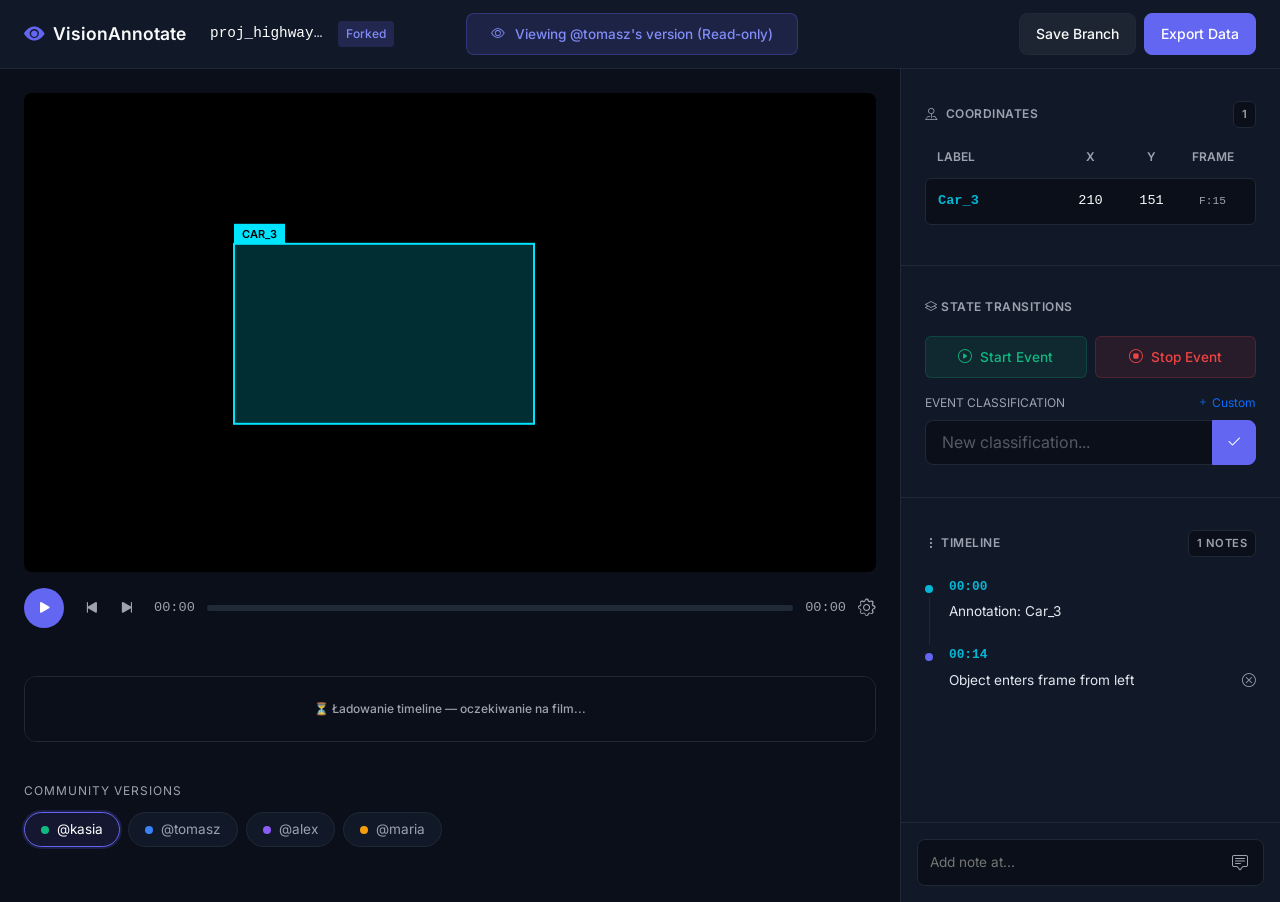
==== frontend/index.html @ 86ff3580 "UI-UX" ====
<!DOCTYPE html>
<html lang="pl">

<head>
    <meta charset="UTF-8">
    <meta name="viewport" content="width=device-width, initial-scale=1.0">
    <title>Workspace - VisionAnnotate</title>
    <link rel="preconnect" href="https://fonts.googleapis.com">
    <link rel="preconnect" href="https://fonts.gstatic.com" crossorigin>
    <link href="https://fonts.googleapis.com/css2?family=Inter:wght@400;500;600;700&display=swap" rel="stylesheet">
    <link href="https://cdn.jsdelivr.net/npm/bootstrap@5.3.2/dist/css/bootstrap.min.css" rel="stylesheet">
    <link rel="stylesheet" href="https://cdn.jsdelivr.net/npm/bootstrap-icons@1.11.1/font/bootstrap-icons.css">
    <link rel="stylesheet" href="css/style.css">
</head>

<body>


    <nav class="va-workspace-nav d-flex justify-content-between align-items-center">
        <div class="d-flex align-items-center gap-2 gap-md-4">
            <a href="dashboard.html" class="va-brand">
                <i class="bi bi-eye-fill va-brand-icon"></i>
                <span class="d-none d-md-inline">VisionAnnotate</span>
            </a>
            <div class="d-flex align-items-center gap-2">
                <span class="text-white font-monospace text-truncate d-inline-block"
                    style="font-size: 0.9rem; max-width: 120px;">proj_highway_cam_04</span>
                <span class="badge-forked d-none d-sm-inline-block">Forked</span>
            </div>
            <div id="viewModeBanner" class="view-mode-banner d-none d-lg-flex" style="display: none;">
                <i class="bi bi-eye"></i> Viewing @tomasz's version (Read-only)
            </div>
        </div>
        <div class="d-flex gap-2">
            <button class="btn btn-secondary-dark btn-sm px-2 px-md-3">
                <i class="bi bi-cloud-arrow-up d-inline d-md-none"></i>
                <span class="d-none d-md-inline">Save Branch</span>
            </button>
            <button class="btn btn-primary btn-sm px-2 px-md-3">
                <i class="bi bi-download d-inline d-md-none"></i>
                <span class="d-none d-md-inline">Export Data</span>
            </button>
        </div>
    </nav>


    <div class="workspace-container">
        <div class="workspace-main">


            <div class="video-wrapper" id="videoContainer">
                <div id="ytplayer" class="video-iframe"></div>
                <canvas id="annotationCanvas" class="canvas-layer"></canvas>
            </div>
            <div id="floatingActionMenu" class="floating-action-menu" style="display: none;">
                <button id="floatingRenameBtn" class="action-btn rename-btn"
                    title="Rename (Double click label to also edit)">
                    <i class="bi bi-pencil"></i>
                </button>
                <button id="floatingTrashBtn" class="action-btn trash-btn" title="Delete Box">
                    <i class="bi bi-trash"></i>
                </button>
            </div>

            <div class="player-controls">
                <button class="btn-play" id="playPauseBtn">
                    <i class="bi bi-play-fill" id="playIcon"></i>
                </button>

                <div class="d-flex gap-1">
                    <button class="btn-frame" id="prevFrameBtn" title="Previous Frame"><i
                            class="bi bi-skip-start-fill"></i></button>
                    <button class="btn-frame" id="nextFrameBtn" title="Next Frame"><i
                            class="bi bi-skip-end-fill"></i></button>
                </div>

                <div class="time-display" id="currentTimeDisplay">00:00</div>

                <div class="progress-container" id="progressBarContainer">
                    <div class="progress-bar-fill" id="progressBar"></div>
                    <div class="progress-handle"></div>
                </div>

                <div class="time-display" id="durationDisplay">00:00</div>

                <button class="btn-icon"><i class="bi bi-gear"></i></button>
            </div>

            <div class="scrub-timeline-section">
                <canvas id="scrubTimeline" class="scrub-timeline-canvas"></canvas>
            </div>

            <div class="community-section">
                <div class="community-header">COMMUNITY VERSIONS</div>
                <div class="d-flex gap-2" id="userCarousel">
                    <div class="avatar-pill active" data-userid="user_kacper">
                        <div class="status-dot dot-green"></div> @kasia
                    </div>
                    <div class="avatar-pill" data-userid="user_tomasz">
                        <div class="status-dot dot-blue"></div> @tomasz
                    </div>
                    <div class="avatar-pill" data-userid="user_alex">
                        <div class="status-dot dot-purple"></div> @alex
                    </div>
                    <div class="avatar-pill" data-userid="user_maria">
                        <div class="status-dot dot-orange"></div> @maria
                    </div>
                </div>
            </div>
        </div>

        <div class="workspace-sidebar">

            <div class="sidebar-panel">
                <div class="panel-header">
                    <div><i class="bi bi-pin-map me-2"></i>Coordinates</div>
                    <div class="panel-badge" id="coordCountBadge">0</div>
                </div>

                <div class="coord-table-header">
                    <div>Label</div>
                    <div>X</div>
                    <div>Y</div>
                    <div>Frame</div>
                </div>

                <div id="coordinatesList">
                </div>
            </div>

            <div class="sidebar-panel">
                <div class="panel-header">
                    <div><i class="bi bi-layers"></i> STATE TRANSITIONS</div>
                </div>
                <div class="d-flex gap-2 mb-3">
                    <button class="btn-state btn-start"><i class="bi bi-play-circle"></i> Start Event</button>
                    <button class="btn-state btn-stop"><i class="bi bi-stop-circle"></i> Stop Event</button>
                </div>

                <div class="d-flex justify-content-between text-muted mb-2" style="font-size: 0.75rem;">
                    <span>EVENT CLASSIFICATION</span>
                    <span class="text-primary" style="cursor:pointer;"><i class="bi bi-plus"></i> Custom</span>
                </div>
                <div class="input-group">
                    <input type="text" class="form-control" placeholder="New classification..."
                        style="background-color: var(--va-bg-dark);">
                    <button class="btn btn-primary" style="padding: 0.4rem 0.8rem;"><i
                            class="bi bi-check2"></i></button>
                </div>
            </div>

            <div class="sidebar-panel"
                style="flex: 1; display: flex; flex-direction: column; border-bottom: none; padding-bottom: 0;">
                <div class="panel-header">
                    <div><i class="bi bi-three-dots-vertical"></i> TIMELINE</div>
                    <div class="panel-badge">1 notes</div>
                </div>

                <div class="timeline-container" style="flex: 1; overflow-y: auto;">
                    <div class="timeline-item">
                        <div class="timeline-dot"></div>
                        <div class="timeline-line"></div>
                        <div class="timeline-time">00:14</div>
                        <div class="timeline-text">Object enters frame from left</div>
                    </div>
                </div>
            </div>

            <div class="note-input-container">
                <div class="position-relative">
                    <input type="text" class="note-input" placeholder="Add note at 01:24...">
                    <i class="bi bi-chat-square-text position-absolute text-muted"
                        style="right: 1rem; top: 50%; transform: translateY(-50%);"></i>
                </div>
            </div>

        </div>
    </div>

    <script src="https://www.youtube.com/iframe_api"></script>

    <script src="js/utils.js"></script>
    <script src="js/app-state.js"></script>
    <script src="js/youtube-player.js"></script>
    <script src="js/canvas-engine.js"></script>
    <script src="js/canvas-editor.js"></script>
    <script src="js/workspace-manager.js"></script>
    <script src="js/ui-ux-polish.js"></script>
    <script src="js/timeline.js"></script>

    <script src="https://cdn.jsdelivr.net/npm/bootstrap@5.3.2/dist/js/bootstrap.bundle.min.js"></script>
</body>

</html>
---- frontend/css/style.css ----
:root {
  --va-bg-dark: #0b0f19;
  --va-panel-bg: #111827;
  --va-panel-border: #1F2937;
  --va-primary: #6366F1;
  --va-primary-hover: #4F46E5;
  --va-text-main: #F9FAFB;
  --va-text-muted: #9CA3AF;
  --va-input-bg: #0b0f19;
  --va-input-border: #1F2937;
  --va-accent-cyan: #06B6D4;
  --va-success: #10B981;
  --va-success-bg: rgba(16, 185, 129, 0.1);
  --va-danger: #EF4444;
  --va-danger-bg: rgba(239, 68, 68, 0.1);
}

body {
  background-color: var(--va-bg-dark);
  color: var(--va-text-main);
  font-family: 'Inter', -apple-system, BlinkMacSystemFont, "Segoe UI", Roboto, "Helvetica Neue", Arial, sans-serif;
  margin: 0;
  padding: 0;
  min-height: 100vh;
  overflow-x: hidden;
}

h1,
h2,
h3,
h4,
h5,
h6 {
  color: var(--va-text-main);
  font-weight: 600;
}

.text-muted {
  color: var(--va-text-muted) !important;
}

.va-navbar {
  border-bottom: 1px solid var(--va-panel-border);
  padding: 1.2rem 2.5rem;
  background-color: var(--va-panel-bg);
}

.va-brand {
  font-weight: 600;
  font-size: 1.1rem;
  color: var(--va-text-main);
  display: flex;
  align-items: center;
  gap: 0.5rem;
  text-decoration: none;
}

.va-brand-icon {
  color: var(--va-primary);
  font-size: 1.3rem;
}

.va-nav-link {
  color: var(--va-text-muted);
  text-decoration: none;
  font-size: 0.9rem;
  padding: 0.4rem 0.8rem;
  border-radius: 6px;
  transition: all 0.2s;
}

.va-nav-link:hover {
  color: var(--va-text-main);
}

.va-nav-link.active {
  background-color: rgba(255, 255, 255, 0.05);
  color: var(--va-text-main);
}

.va-avatar {
  width: 36px;
  height: 36px;
  border-radius: 50%;
  background-color: rgba(255, 255, 255, 0.05);
  display: flex;
  align-items: center;
  justify-content: center;
  color: var(--va-text-muted);
  border: 1px solid var(--va-panel-border);
}

.va-workspace-nav {
  padding: 0.8rem 1.5rem;
  background-color: var(--va-panel-bg);
  border-bottom: 1px solid var(--va-panel-border);
}

.badge-forked {
  background-color: rgba(99, 102, 241, 0.2);
  color: #818CF8;
  font-weight: 500;
  font-size: 0.75rem;
  padding: 0.25rem 0.5rem;
  border-radius: 4px;
}

.view-mode-banner {
  background-color: rgba(99, 102, 241, 0.15);
  color: #818CF8;
  font-size: 0.85rem;
  font-weight: 500;
  padding: 0.6rem 1.5rem;
  border-radius: 8px;
  border: 1px solid rgba(99, 102, 241, 0.3);
  display: flex;
  align-items: center;
  gap: 0.6rem;
  margin-left: 3rem;
}

.va-card {
  background-color: var(--va-panel-bg);
  border: 1px solid var(--va-panel-border);
  border-radius: 12px;
}

.project-card {
  overflow: hidden;
  transition: transform 0.2s;
  background-color: var(--va-panel-bg);
  border: 1px solid var(--va-panel-border);
  border-radius: 12px;
}

.project-card:hover {
  transform: translateY(-2px);
  border-color: rgba(99, 102, 241, 0.5);
}

.project-card-img {
  width: 100%;
  height: 200px;
  object-fit: cover;
  border-bottom: 1px solid var(--va-panel-border);
  background-color: #1a1e2e;
}

.project-card-body {
  padding: 1.25rem;
}

.project-card-title {
  font-size: 1rem;
  margin-top: 0.5rem;
  margin-bottom: 0.25rem;
  color: var(--va-text-main);
}

.project-card-meta {
  font-size: 0.8rem;
  color: var(--va-text-muted);
  margin-bottom: 1rem;
}

.project-actions {
  display: flex;
  justify-content: flex-end;
  gap: 0.5rem;
}

.login-container {
  display: flex;
  align-items: center;
  justify-content: center;
  min-height: 100vh;
  padding: 1rem;
}

.login-card {
  width: 100%;
  max-width: 420px;
  padding: 2.5rem;
  background-color: var(--va-panel-bg);
  border: 1px solid var(--va-panel-border);
  border-radius: 12px;
}

.login-icon-wrapper {
  width: 48px;
  height: 48px;
  background-color: rgba(99, 102, 241, 0.15);
  border-radius: 12px;
  display: flex;
  align-items: center;
  justify-content: center;
  margin: 0 auto 1.5rem;
  color: var(--va-primary);
  font-size: 1.5rem;
}

.form-label {
  color: var(--va-text-muted);
  font-size: 0.85rem;
  font-weight: 500;
  margin-bottom: 0.4rem;
}

.form-control {
  background-color: var(--va-input-bg);
  border: 1px solid var(--va-input-border);
  color: var(--va-text-main);
  border-radius: 8px;
  padding: 0.6rem 1rem;
}

.form-control:focus {
  background-color: var(--va-input-bg);
  color: var(--va-text-main);
  box-shadow: 0 0 0 0.25rem rgba(99, 102, 241, 0.25);
  border-color: var(--va-primary);
}

.form-control::placeholder {
  color: var(--va-text-muted);
  opacity: 0.5;
}

.input-group-text.va-input-icon {
  background-color: var(--va-input-bg);
  border: 1px solid var(--va-input-border);
  border-right: none;
  color: var(--va-text-muted);
}

.form-control.va-input-with-icon {
  border-left: none;
  padding-left: 0;
}

.form-control.va-input-with-icon:focus {
  box-shadow: none;
}

.input-group:focus-within .input-group-text,
.input-group:focus-within .form-control {
  border-color: var(--va-primary);
}

.input-group:focus-within {
  box-shadow: 0 0 0 0.25rem rgba(99, 102, 241, 0.25);
  border-radius: 8px;
}

.modal-content.va-modal {
  background-color: var(--va-panel-bg);
  border: 1px solid var(--va-panel-border);
  border-radius: 12px;
}

.modal-header.va-modal-header {
  border-bottom: 1px solid var(--va-panel-border);
  padding: 1.5rem;
}

.modal-title {
  color: var(--va-text-main);
}

.modal-body.va-modal-body {
  padding: 1.5rem;
}

.modal-footer.va-modal-footer {
  border-top: none;
  padding: 1.5rem;
  padding-top: 0;
}

.btn-close-va {
  background: transparent url("data:image/svg+xml,%3csvg xmlns='http://www.w3.org/2000/svg' viewBox='0 0 16 16' fill='%239CA3AF'%3e%3cpath d='M.293.293a1 1 0 0 1 1.414 0L8 6.586 14.293.293a1 1 0 1 1 1.414 1.414L9.414 8l6.293 6.293a1 1 0 0 1-1.414 1.414L8 9.414l-6.293 6.293a1 1 0 0 1-1.414-1.414L6.586 8 .293 1.707a1 1 0 0 1 0-1.414z'/%3e%3c/svg%3e") center/1em auto no-repeat;
  border: 0;
  width: 1em;
  height: 1em;
  opacity: 0.8;
}

.btn-close-va:hover {
  opacity: 1;
}

.btn-primary {
  background-color: var(--va-primary);
  border-color: var(--va-primary);
  border-radius: 8px;
  font-weight: 500;
  padding: 0.6rem 1.5rem;
  transition: all 0.2s ease;
  color: white;
}

.btn-primary:hover {
  background-color: var(--va-primary-hover);
  border-color: var(--va-primary-hover);
  color: white;
}

.btn-secondary-dark {
  background-color: rgba(255, 255, 255, 0.05);
  color: var(--va-text-main);
  border: 1px solid var(--va-panel-border);
  border-radius: 8px;
  font-weight: 500;
  padding: 0.6rem 1.5rem;
}

.btn-secondary-dark:hover {
  background-color: rgba(255, 255, 255, 0.1);
  color: var(--va-text-main);
}

.btn-icon {
  background: none;
  border: none;
  color: var(--va-text-muted);
  transition: color 0.2s;
  padding: 0;
  font-size: 1.1rem;
}

.btn-icon:hover {
  color: var(--va-text-main);
}

.workspace-container {
  display: flex;
  height: calc(100vh - 67px);
  min-height: 500px;
  overflow: hidden;
}

.workspace-main {
  flex: 1;
  display: flex;
  flex-direction: column;
  padding: 1.5rem;
  min-width: 0;
  overflow-y: auto;
  position: relative;
}

.workspace-sidebar {
  width: 380px;
  background-color: var(--va-panel-bg);
  border-left: 1px solid var(--va-panel-border);
  display: flex;
  flex-direction: column;
  flex-shrink: 0;
}

@media (max-width: 991.98px) {
  .workspace-container {
    flex-direction: column;
    height: auto;
    min-height: 100vh;
    overflow: visible;
  }

  .workspace-sidebar {
    width: 100%;
    border-left: none;
    border-top: 1px solid var(--va-panel-border);
    flex-shrink: 1;
  }

  .workspace-main {
    padding: 1rem;
    overflow-y: visible;
    flex: none;
  }

  .player-controls {
    flex-wrap: wrap;
    justify-content: center;
  }
}

@media (max-width: 575.98px) {
  .avatar-pill {
    padding: 0.3rem 0.6rem;
    font-size: 0.75rem;
  }

  .community-section {
    overflow-x: auto;
    white-space: nowrap;
    padding-bottom: 0.5rem;
  }

  .community-section::-webkit-scrollbar {
    height: 4px;
  }

  .community-section::-webkit-scrollbar-thumb {
    background: var(--va-panel-border);
    border-radius: 2px;
  }
}

.video-wrapper {
  position: relative;
  width: 100%;
  aspect-ratio: 16 / 9;
  background-color: #000;
  border-radius: 8px;
  overflow: hidden;
}

.video-iframe {
  position: absolute;
  top: 0;
  left: 0;
  width: 100%;
  height: 100%;
  pointer-events: none;
}

.canvas-layer {
  position: absolute;
  top: 0;
  left: 0;
  width: 100%;
  height: 100%;
  z-index: 10;
  cursor: crosshair;
}

.player-controls {
  padding: 1rem 0;
  display: flex;
  align-items: center;
  gap: 0.75rem;
}

@media (max-width: 575.98px) {
  .player-controls {
    gap: 0.5rem;
    justify-content: space-between;
  }

  .time-display {
    font-size: 0.75rem;
  }

  .btn-play {
    width: 34px;
    height: 34px;
    font-size: 1rem;
  }
}

.btn-play {
  width: 40px;
  height: 40px;
  border-radius: 50%;
  background-color: var(--va-primary);
  border: none;
  color: white;
  display: flex;
  align-items: center;
  justify-content: center;
  font-size: 1.2rem;
}

.btn-play:hover {
  background-color: var(--va-primary-hover);
}

.time-display {
  font-size: 0.85rem;
  color: var(--va-text-muted);
  font-family: monospace;
}

.progress-container {
  flex: 1;
  height: 6px;
  background-color: var(--va-panel-border);
  border-radius: 3px;
  cursor: pointer;
  position: relative;
}

.progress-bar-fill {
  position: absolute;
  top: 0;
  left: 0;
  height: 100%;
  background-color: var(--va-primary);
  border-radius: 3px;
  width: 0%;
}

.progress-handle {
  position: absolute;
  top: 50%;
  transform: translate(-50%, -50%);
  width: 12px;
  height: 12px;
  background-color: white;
  border-radius: 50%;
  display: none;
}

.progress-container:hover .progress-handle {
  display: block;
}

.btn-frame {
  background: none;
  border: none;
  color: var(--va-text-muted);
  font-size: 1.2rem;
  display: flex;
  align-items: center;
}

.btn-frame:hover {
  color: white;
}

.community-section {
  margin-top: 2rem;
}

.community-header {
  font-size: 0.75rem;
  text-transform: uppercase;
  letter-spacing: 1px;
  color: var(--va-text-muted);
  margin-bottom: 0.75rem;
}

.avatar-pill {
  display: inline-flex;
  align-items: center;
  gap: 0.5rem;
  background-color: var(--va-panel-bg);
  border: 1px solid var(--va-panel-border);
  border-radius: 20px;
  padding: 0.4rem 1rem;
  color: var(--va-text-muted);
  font-size: 0.85rem;
  text-decoration: none;
  transition: all 0.2s;
  cursor: pointer;
}

.avatar-pill:hover {
  border-color: rgba(255, 255, 255, 0.4);
  color: white;
  background-color: rgba(255, 255, 255, 0.05);
}

.avatar-pill.active {
  border-color: var(--va-primary);
  color: white;
  background-color: rgba(99, 102, 241, 0.1);
  box-shadow: 0 0 0 2px rgba(99, 102, 241, 0.2);
}

.status-dot {
  width: 8px;
  height: 8px;
  border-radius: 50%;
}

.dot-green {
  background-color: #10B981;
}

.dot-blue {
  background-color: #3B82F6;
}

.dot-purple {
  background-color: #8B5CF6;
}

.dot-orange {
  background-color: #F59E0B;
}

.sidebar-panel {
  border-bottom: 1px solid var(--va-panel-border);
  padding: 2rem 1.5rem;
}

.panel-header {
  display: flex;
  justify-content: space-between;
  align-items: center;
  font-size: 0.75rem;
  text-transform: uppercase;
  font-weight: 600;
  color: var(--va-text-muted);
  letter-spacing: 0.5px;
  margin-bottom: 1.25rem;
}

.panel-badge {
  background-color: var(--va-bg-dark);
  padding: 4px 8px;
  border-radius: 6px;
  font-size: 0.7rem;
  border: 1px solid var(--va-panel-border);
}

#coordinatesList {
  max-height: 400px;
  overflow-y: auto;
}

@media (max-width: 991.98px) {
  #coordinatesList {
    max-height: 300px;
  }
}

.coord-table-header {
  display: grid;
  grid-template-columns: 2fr 1fr 1fr 1fr;
  font-size: 0.75rem;
  text-transform: uppercase;
  color: var(--va-text-muted);
  font-weight: 600;
  padding: 0 0.75rem 0.75rem 0.75rem;
  text-align: center;
}

.coord-table-header div:first-child {
  text-align: left;
}

.label-cyan {
  color: var(--va-accent-cyan);
  font-weight: 600;
  font-family: 'Inter', sans-serif;
}

.coord-row {
  background-color: var(--va-bg-dark);
  border: 1px solid var(--va-panel-border);
  border-radius: 6px;
  display: grid;
  grid-template-columns: 2fr 1fr 1fr 1fr;
  padding: 0.75rem;
  margin-bottom: 0.5rem;
  cursor: pointer;
  transition: border-color 0.15s, background-color 0.15s;
  align-items: center;
}

.coord-row:hover {
  border-color: rgba(99, 102, 241, 0.4);
  background-color: rgba(99, 102, 241, 0.05);
}

.coord-row-selected {
  border-color: var(--va-primary) !important;
  background-color: rgba(99, 102, 241, 0.1) !important;
}

.coord-col {
  font-family: monospace;
  font-size: 0.85rem;
  text-align: center;
  overflow: hidden;
  text-overflow: ellipsis;
}

.coord-col.text-start {
  text-align: left;
}

.coord-label {
  cursor: text;
  border-bottom: 1px dashed transparent;
  transition: border-color 0.2s;
}

.coord-label:hover {
  border-bottom-color: var(--va-accent-cyan);
}

.coord-label-input {
  background-color: var(--va-bg-dark);
  border: 1px solid var(--va-primary);
  color: var(--va-accent-cyan);
  font-family: 'Inter', sans-serif;
  font-weight: 600;
  font-size: 0.85rem;
  border-radius: 4px;
  padding: 2px 6px;
  width: 100%;
  outline: none;
  box-shadow: 0 0 0 2px rgba(99, 102, 241, 0.25);
}

.btn-state {
  flex: 1;
  padding: 0.6rem;
  border-radius: 6px;
  font-size: 0.85rem;
  font-weight: 500;
  display: flex;
  justify-content: center;
  align-items: center;
  gap: 0.5rem;
  border: 1px solid transparent;
}

.btn-start {
  background-color: var(--va-success-bg);
  color: var(--va-success);
  border-color: rgba(16, 185, 129, 0.2);
}

.btn-stop {
  background-color: var(--va-danger-bg);
  color: var(--va-danger);
  border-color: rgba(239, 68, 68, 0.2);
}

.timeline-item {
  position: relative;
  padding-left: 1.5rem;
  margin-bottom: 1.5rem;
  display: flex;
  flex-direction: column;
}

.timeline-dot {
  position: absolute;
  left: 0;
  top: 8px;
  width: 8px;
  height: 8px;
  background-color: var(--va-primary);
  border-radius: 50%;
}

.timeline-line {
  position: absolute;
  left: 3.5px;
  top: 20px;
  bottom: -1.5rem;
  width: 1px;
  background-color: var(--va-panel-border);
}

.timeline-item:last-child .timeline-line {
  display: none;
}

.timeline-time {
  color: var(--va-accent-cyan);
  font-family: monospace;
  font-size: 0.8rem;
  font-weight: 600;
  margin-bottom: 0.4rem;
}

.timeline-text {
  font-size: 0.85rem;
  color: #E2E8F0;
  line-height: 1.4;
}

.delete-note-btn:hover {
  color: var(--va-danger) !important;
  transform: scale(1.1);
}

.note-input-container {
  padding: 1rem;
  border-top: 1px solid var(--va-panel-border);
  background-color: var(--va-panel-bg);
  margin-top: auto;
}

.note-input {
  background-color: var(--va-bg-dark);
  border: 1px solid var(--va-panel-border);
  color: white;
  border-radius: 8px;
  padding: 0.75rem;
  width: 100%;
  font-size: 0.85rem;
}

.note-input:focus {
  outline: none;
  border-color: var(--va-primary);
}

.floating-action-menu {
  position: absolute;
  z-index: 100;
  display: flex;
  gap: 4px;
  background-color: var(--va-panel-bg);
  border: 1px solid var(--va-panel-border);
  padding: 4px;
  border-radius: 8px;
  box-shadow: 0 4px 12px rgba(0, 0, 0, 0.5);
  animation: menuAppear 0.15s ease-out;
}

.action-btn {
  width: 28px;
  height: 28px;
  border: none;
  border-radius: 4px;
  display: flex;
  align-items: center;
  justify-content: center;
  cursor: pointer;
  color: white;
  transition: all 0.15s;
}

.rename-btn {
  background-color: var(--va-primary);
}

.rename-btn:hover {
  background-color: var(--va-primary-hover);
  transform: scale(1.1);
}

.trash-btn {
  background-color: var(--va-danger);
}

.trash-btn:hover {
  background-color: #dc2626;
  transform: scale(1.1);
}

@keyframes menuAppear {
  from {
    transform: scale(0.8) translateY(10px);
    opacity: 0;
  }

  to {
    transform: scale(1) translateY(0);
    opacity: 1;
  }
}

.scrub-timeline-section {
  width: 100%;
  margin-top: 2rem;
  margin-bottom: 0.5rem;
  border-radius: 12px;
  overflow: hidden;
  background-color: var(--va-bg-dark);
  border: 1px solid var(--va-panel-border);
}

.scrub-timeline-canvas {
  display: block;
  width: 100%;
  height: 64px;
  cursor: pointer;
}
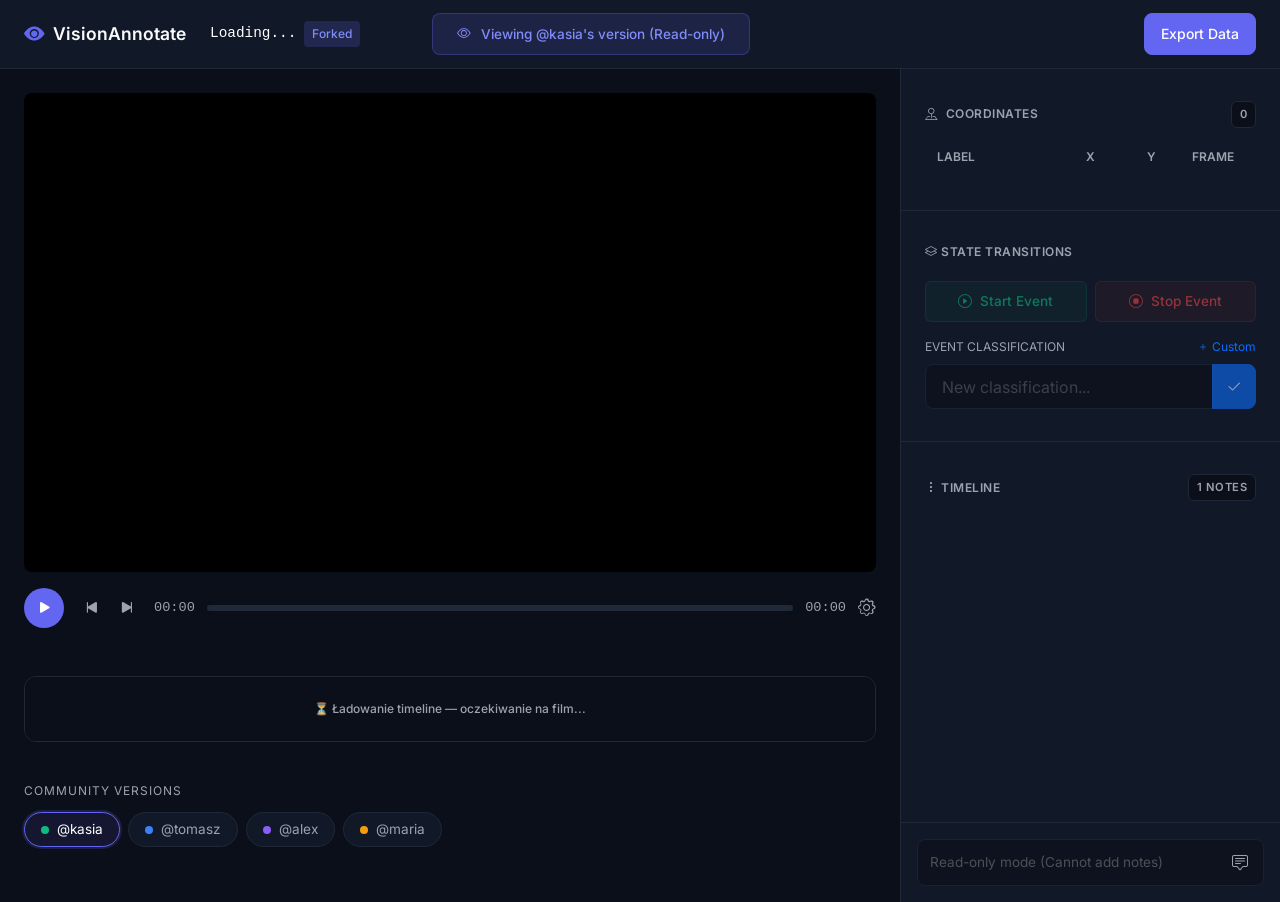
==== commit f6d2a187: "Naprawa błędów synchronizacji adnotacji z bazą danych - Wyłączenie automatycznego zapisu przy każdej" ====
--- a/frontend/index.html
+++ b/frontend/index.html
@@ -23,12 +23,12 @@
                 <span class="d-none d-md-inline">VisionAnnotate</span>
             </a>
             <div class="d-flex align-items-center gap-2">
-                <span class="text-white font-monospace text-truncate d-inline-block"
-                    style="font-size: 0.9rem; max-width: 120px;">proj_highway_cam_04</span>
+                <span id="projectTitleDisplay" class="text-white font-monospace text-truncate d-inline-block"
+                    style="font-size: 0.9rem; max-width: 120px;">Loading...</span>
                 <span class="badge-forked d-none d-sm-inline-block">Forked</span>
             </div>
-            <div id="viewModeBanner" class="view-mode-banner d-none d-lg-flex" style="display: none;">
-                <i class="bi bi-eye"></i> Viewing @tomasz's version (Read-only)
+            <div id="viewModeBanner" class="view-mode-banner d-none">
+                <i class="bi bi-eye"></i> Viewing version (Read-only)
             </div>
         </div>
         <div class="d-flex gap-2">
@@ -179,13 +179,13 @@
 
     <script src="https://www.youtube.com/iframe_api"></script>
 
-    <script src="js/utils.js"></script>
-    <script src="js/app-state.js"></script>
-    <script src="js/youtube-player.js"></script>
-    <script src="js/canvas-engine.js"></script>
-    <script src="js/canvas-editor.js"></script>
-    <script src="js/workspace-manager.js"></script>
-    <script src="js/ui-ux-polish.js"></script>
+    <script src="js/utils.js?v=3"></script>
+    <script src="js/app-state.js?v=4"></script>
+    <script src="js/youtube-player.js?v=5"></script>
+    <script src="js/canvas-engine.js?v=5"></script>
+    <script src="js/canvas-editor.js?v=3"></script>
+    <script src="js/ui-ux-polish.js?v=4"></script>
+    <script src="js/workspace-manager.js?v=3"></script>
     <script src="js/timeline.js"></script>
 
     <script src="https://cdn.jsdelivr.net/npm/bootstrap@5.3.2/dist/js/bootstrap.bundle.min.js"></script>
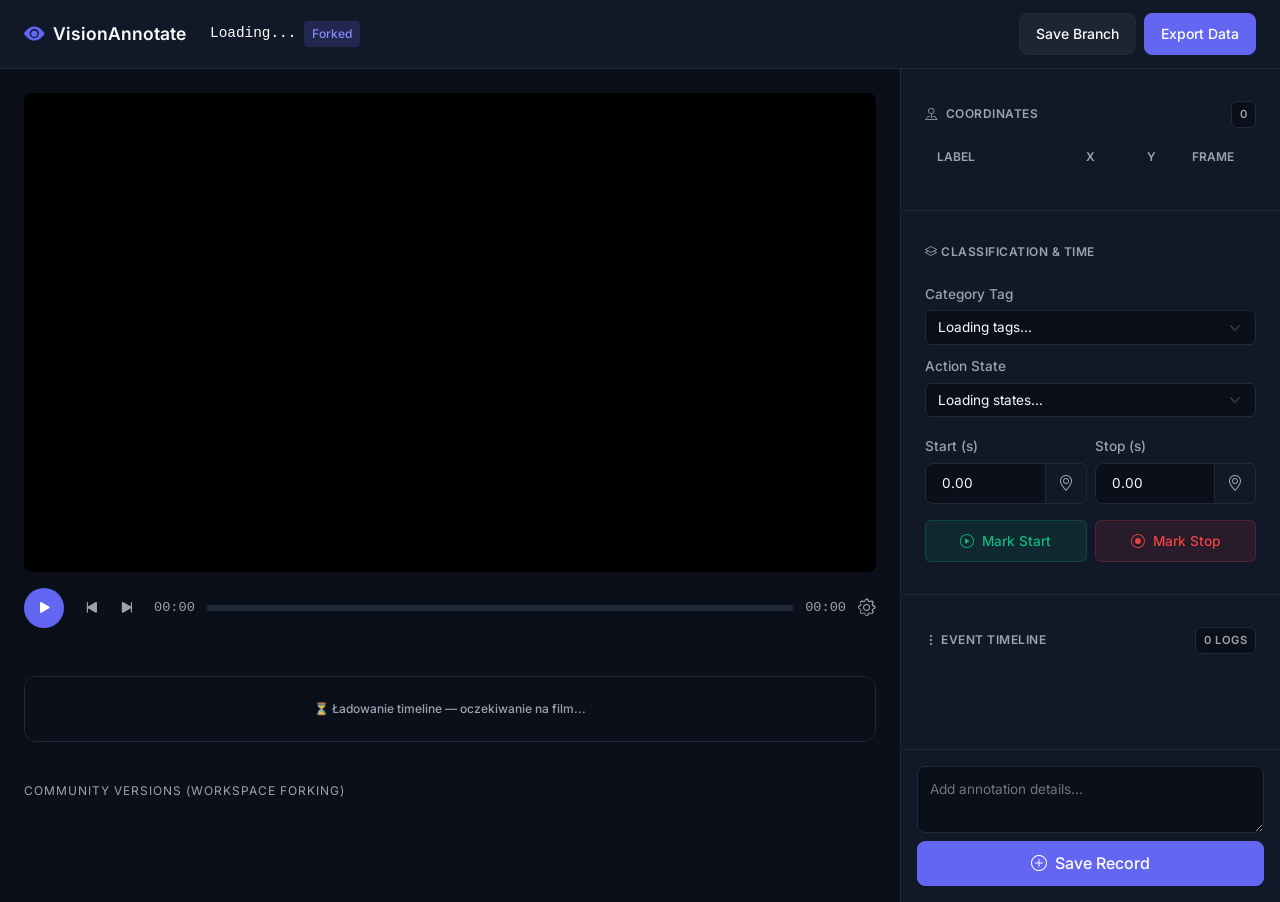
==== commit 4aa0a33e: "CRUD zdarzeń, trybu read-only i kaskadowego usuwania" ====
--- a/frontend/index.html
+++ b/frontend/index.html
@@ -14,7 +14,6 @@
 </head>
 
 <body>
-
 
     <nav class="va-workspace-nav d-flex justify-content-between align-items-center">
         <div class="d-flex align-items-center gap-2 gap-md-4">
@@ -43,18 +42,15 @@
         </div>
     </nav>
 
-
     <div class="workspace-container">
         <div class="workspace-main">
-
 
             <div class="video-wrapper" id="videoContainer">
                 <div id="ytplayer" class="video-iframe"></div>
                 <canvas id="annotationCanvas" class="canvas-layer"></canvas>
             </div>
             <div id="floatingActionMenu" class="floating-action-menu" style="display: none;">
-                <button id="floatingRenameBtn" class="action-btn rename-btn"
-                    title="Rename (Double click label to also edit)">
+                <button id="floatingRenameBtn" class="action-btn rename-btn" title="Rename">
                     <i class="bi bi-pencil"></i>
                 </button>
                 <button id="floatingTrashBtn" class="action-btn trash-btn" title="Delete Box">
@@ -91,86 +87,93 @@
             </div>
 
             <div class="community-section">
-                <div class="community-header">COMMUNITY VERSIONS</div>
+                <div class="community-header">COMMUNITY VERSIONS (WORKSPACE FORKING)</div>
                 <div class="d-flex gap-2" id="userCarousel">
-                    <div class="avatar-pill active" data-userid="user_kacper">
-                        <div class="status-dot dot-green"></div> @kasia
-                    </div>
-                    <div class="avatar-pill" data-userid="user_tomasz">
-                        <div class="status-dot dot-blue"></div> @tomasz
-                    </div>
-                    <div class="avatar-pill" data-userid="user_alex">
-                        <div class="status-dot dot-purple"></div> @alex
-                    </div>
-                    <div class="avatar-pill" data-userid="user_maria">
-                        <div class="status-dot dot-orange"></div> @maria
-                    </div>
                 </div>
             </div>
         </div>
 
         <div class="workspace-sidebar">
-
             <div class="sidebar-panel">
                 <div class="panel-header">
                     <div><i class="bi bi-pin-map me-2"></i>Coordinates</div>
                     <div class="panel-badge" id="coordCountBadge">0</div>
                 </div>
-
                 <div class="coord-table-header">
                     <div>Label</div>
                     <div>X</div>
                     <div>Y</div>
                     <div>Frame</div>
                 </div>
-
-                <div id="coordinatesList">
-                </div>
+                <div id="coordinatesList"></div>
             </div>
 
             <div class="sidebar-panel">
                 <div class="panel-header">
-                    <div><i class="bi bi-layers"></i> STATE TRANSITIONS</div>
-                </div>
-                <div class="d-flex gap-2 mb-3">
-                    <button class="btn-state btn-start"><i class="bi bi-play-circle"></i> Start Event</button>
-                    <button class="btn-state btn-stop"><i class="bi bi-stop-circle"></i> Stop Event</button>
+                    <div><i class="bi bi-layers"></i> CLASSIFICATION & TIME</div>
                 </div>
 
-                <div class="d-flex justify-content-between text-muted mb-2" style="font-size: 0.75rem;">
-                    <span>EVENT CLASSIFICATION</span>
-                    <span class="text-primary" style="cursor:pointer;"><i class="bi bi-plus"></i> Custom</span>
+                <div class="mb-2">
+                    <label class="form-label">Category Tag</label>
+                    <select id="tag-select" class="form-select va-input-bg">
+                        <option value="">Loading tags...</option>
+                    </select>
                 </div>
-                <div class="input-group">
-                    <input type="text" class="form-control" placeholder="New classification..."
-                        style="background-color: var(--va-bg-dark);">
-                    <button class="btn btn-primary" style="padding: 0.4rem 0.8rem;"><i
-                            class="bi bi-check2"></i></button>
+
+                <div class="mb-3">
+                    <label class="form-label">Action State</label>
+                    <select id="state-select" class="form-select va-input-bg">
+                        <option value="">Loading states...</option>
+                    </select>
+                </div>
+
+                <div class="row g-2 mb-3">
+                    <div class="col-6">
+                        <label class="form-label">Start (s)</label>
+                        <div class="input-group">
+                            <input type="number" id="start-time-input" class="form-control va-input-bg" step="0.1"
+                                value="0.00">
+                            <button class="btn btn-outline-secondary" id="set-start-btn" title="Capture Player Time"><i
+                                    class="bi bi-geo-alt"></i></button>
+                        </div>
+                    </div>
+                    <div class="col-6">
+                        <label class="form-label">Stop (s)</label>
+                        <div class="input-group">
+                            <input type="number" id="end-time-input" class="form-control va-input-bg" step="0.1"
+                                value="0.00">
+                            <button class="btn btn-outline-secondary" id="set-end-btn" title="Capture Player Time"><i
+                                    class="bi bi-geo-alt"></i></button>
+                        </div>
+                    </div>
+                </div>
+
+                <div class="d-flex gap-2">
+                    <button class="btn-state btn-start" id="quick-start-btn"><i class="bi bi-play-circle"></i> Mark
+                        Start</button>
+                    <button class="btn-state btn-stop" id="quick-stop-btn"><i class="bi bi-stop-circle"></i> Mark
+                        Stop</button>
                 </div>
             </div>
 
             <div class="sidebar-panel"
                 style="flex: 1; display: flex; flex-direction: column; border-bottom: none; padding-bottom: 0;">
                 <div class="panel-header">
-                    <div><i class="bi bi-three-dots-vertical"></i> TIMELINE</div>
-                    <div class="panel-badge">1 notes</div>
+                    <div><i class="bi bi-three-dots-vertical"></i> EVENT TIMELINE</div>
+                    <div class="panel-badge" id="eventCountBadge">0 logs</div>
                 </div>
 
-                <div class="timeline-container" style="flex: 1; overflow-y: auto;">
-                    <div class="timeline-item">
-                        <div class="timeline-dot"></div>
-                        <div class="timeline-line"></div>
-                        <div class="timeline-time">00:14</div>
-                        <div class="timeline-text">Object enters frame from left</div>
-                    </div>
+                <div class="timeline-container" id="eventsTimelineList" style="flex: 1; overflow-y: auto;">
                 </div>
             </div>
 
             <div class="note-input-container">
-                <div class="position-relative">
-                    <input type="text" class="note-input" placeholder="Add note at 01:24...">
-                    <i class="bi bi-chat-square-text position-absolute text-muted"
-                        style="right: 1rem; top: 50%; transform: translateY(-50%);"></i>
+                <div class="position-relative d-flex flex-column gap-2">
+                    <textarea id="event-comment" class="note-input" placeholder="Add annotation details..."
+                        rows="2"></textarea>
+                    <button id="save-event-btn" class="btn btn-primary w-100">
+                        <i class="bi bi-plus-circle me-2"></i>Save Record
+                    </button>
                 </div>
             </div>
 
@@ -178,16 +181,14 @@
     </div>
 
     <script src="https://www.youtube.com/iframe_api"></script>
-
-    <script src="js/utils.js?v=3"></script>
-    <script src="js/app-state.js?v=4"></script>
-    <script src="js/youtube-player.js?v=5"></script>
-    <script src="js/canvas-engine.js?v=5"></script>
-    <script src="js/canvas-editor.js?v=3"></script>
-    <script src="js/ui-ux-polish.js?v=4"></script>
-    <script src="js/workspace-manager.js?v=3"></script>
+    <script src="js/utils.js"></script>
+    <script src="js/app-state.js"></script>
+    <script src="js/youtube-player.js"></script>
+    <script src="js/canvas-engine.js"></script>
+    <script src="js/canvas-editor.js"></script>
+    <script src="js/ui-ux-polish.js"></script>
+    <script src="js/workspace-manager.js"></script>
     <script src="js/timeline.js"></script>
-
     <script src="https://cdn.jsdelivr.net/npm/bootstrap@5.3.2/dist/js/bootstrap.bundle.min.js"></script>
 </body>
 
--- a/frontend/css/style.css
+++ b/frontend/css/style.css
@@ -875,4 +875,41 @@
   width: 100%;
   height: 64px;
   cursor: pointer;
+}
+
+.va-input-bg {
+    background-color: var(--va-input-bg) !important;
+    border: 1px solid var(--va-input-border) !important;
+    color: var(--va-text-main) !important;
+    font-size: 0.85rem;
+}
+
+.va-input-bg:focus {
+    border-color: var(--va-primary) !important;
+    box-shadow: 0 0 0 0.25rem rgba(99, 102, 241, 0.25) !important;
+}
+
+.input-group .btn-outline-secondary {
+    border-color: var(--va-input-border);
+    color: var(--va-text-muted);
+}
+
+.input-group .btn-outline-secondary:hover {
+    background-color: var(--va-primary);
+    color: white;
+    border-color: var(--va-primary);
+}
+
+.timeline-item {
+    cursor: pointer;
+    transition: background 0.2s;
+    padding: 0.5rem 1rem 0.5rem 1.5rem;
+}
+
+.timeline-item:hover {
+    background: rgba(255, 255, 255, 0.03);
+}
+
+.timeline-text {
+    word-break: break-word;
 }
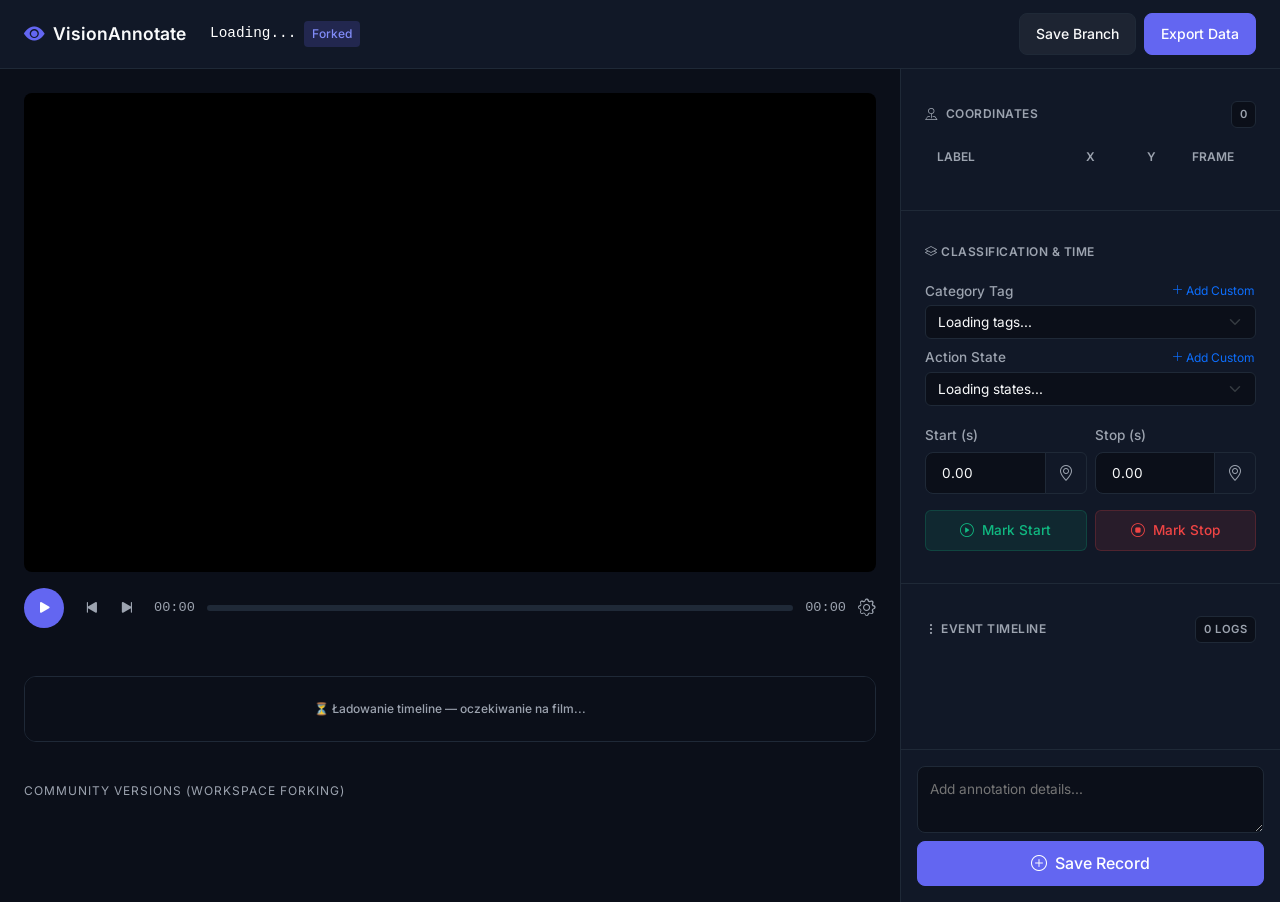
==== commit a4c53f8f: "Do weryfikacji" ====
--- a/frontend/index.html
+++ b/frontend/index.html
@@ -114,14 +114,20 @@
                 </div>
 
                 <div class="mb-2">
-                    <label class="form-label">Category Tag</label>
+                    <div class="d-flex justify-content-between align-items-center mb-1">
+                        <label class="form-label mb-0">Category Tag</label>
+                        <button id="add-custom-tag-btn" class="btn btn-link btn-xs p-0 text-decoration-none text-cyan" style="font-size: 0.75rem;"><i class="bi bi-plus-lg"></i> Add Custom</button>
+                    </div>
                     <select id="tag-select" class="form-select va-input-bg">
                         <option value="">Loading tags...</option>
                     </select>
                 </div>
 
                 <div class="mb-3">
-                    <label class="form-label">Action State</label>
+                    <div class="d-flex justify-content-between align-items-center mb-1">
+                        <label class="form-label mb-0">Action State</label>
+                        <button id="add-custom-state-btn" class="btn btn-link btn-xs p-0 text-decoration-none text-cyan" style="font-size: 0.75rem;"><i class="bi bi-plus-lg"></i> Add Custom</button>
+                    </div>
                     <select id="state-select" class="form-select va-input-bg">
                         <option value="">Loading states...</option>
                     </select>
@@ -177,6 +183,28 @@
                 </div>
             </div>
 
+        </div>
+    </div>
+
+    <!-- Modal for custom tag/state -->
+    <div class="modal fade" id="customTagStateModal" tabindex="-1" aria-hidden="true">
+        <div class="modal-dialog modal-dialog-centered modal-sm">
+            <div class="modal-content" style="background: #111827; border: 1px solid #1F2937; color: #fff; border-radius: 12px;">
+                <div class="modal-header border-bottom-0 pb-0">
+                    <h5 class="modal-title" id="customModalTitle" style="font-size: 1rem; font-weight: 600;">Add Custom Item</h5>
+                    <button type="button" class="btn-close btn-close-white" data-bs-dismiss="modal" aria-label="Close"></button>
+                </div>
+                <div class="modal-body">
+                    <div class="mb-3">
+                        <label class="form-label" style="font-size: 0.85rem; color: #9CA3AF;">Name</label>
+                        <input type="text" id="custom-item-name" class="form-control va-input-bg" placeholder="Enter name...">
+                    </div>
+                </div>
+                <div class="modal-footer border-top-0 pt-0">
+                    <button type="button" class="btn btn-secondary-dark btn-sm" data-bs-dismiss="modal">Cancel</button>
+                    <button type="button" id="save-custom-item-btn" class="btn btn-primary btn-sm px-3">Save</button>
+                </div>
+            </div>
         </div>
     </div>
 
--- a/frontend/css/style.css
+++ b/frontend/css/style.css
@@ -356,6 +356,7 @@
   display: flex;
   flex-direction: column;
   flex-shrink: 0;
+  overflow-y: auto;
 }
 
 @media (max-width: 991.98px) {
@@ -371,6 +372,7 @@
     border-left: none;
     border-top: 1px solid var(--va-panel-border);
     flex-shrink: 1;
+    overflow-y: visible;
   }
 
   .workspace-main {
